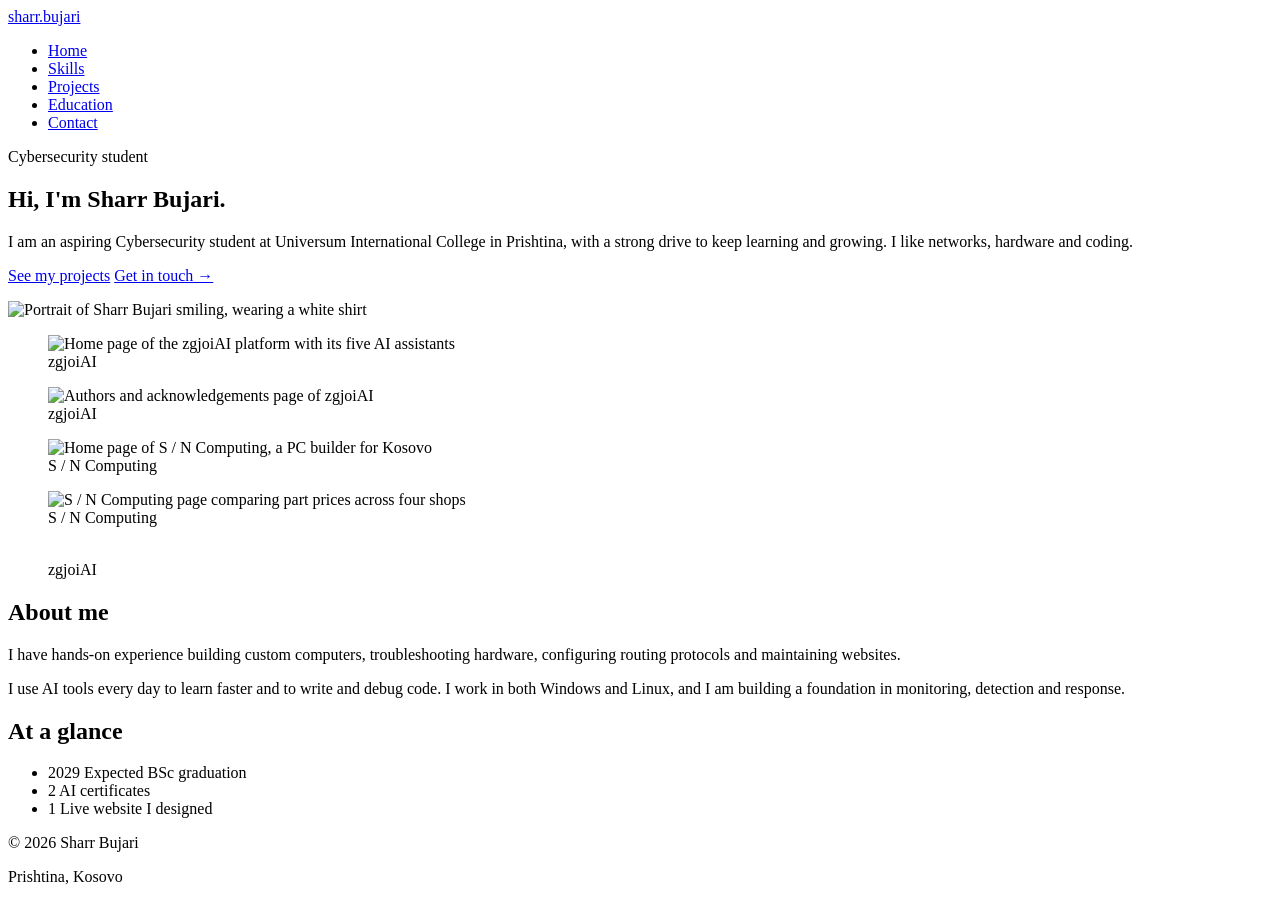
==== index.html @ c266ca85 "Add files via upload" ====
<!DOCTYPE html>
<html lang="en">
<head>
  <meta charset="UTF-8">
  <meta name="viewport" content="width=device-width, initial-scale=1">
  <meta name="description" content="Portfolio of Sharr Bujari, cybersecurity student in Prishtina.">
  <title>Home – Sharr Bujari</title>
  <link rel="stylesheet" href="css/style.css">
</head>
<body>

  <header class="site-header">
    <a class="logo" href="index.html">sharr<span class="logo-dot">.</span>bujari</a>
    <nav aria-label="Main">
      <ul>
        <li><a href="index.html" class="active" aria-current="page">Home</a></li>
        <li><a href="skills.html">Skills</a></li>
        <li><a href="projects.html">Projects</a></li>
        <li><a href="education.html">Education</a></li>
        <li><a href="contact.html">Contact</a></li>
      </ul>
    </nav>
  </header>

  <main>
    <section class="hero">
      <div class="hero-text">
        <p class="label">Cybersecurity student</p>
        <h1>Hi, I'm Sharr Bujari.</h1>
        <p class="lead">I am an aspiring Cybersecurity student at Universum International College
           in Prishtina, with a strong drive to keep learning and growing. I like networks,
           hardware and coding.</p>
        <p class="hero-links">
          <a class="button" href="projects.html">See my projects</a>
          <a class="text-link" href="contact.html">Get in touch &rarr;</a>
        </p>
      </div>
      <img class="profile-photo" src="images/profile.jpg" width="250" height="250"
           alt="Portrait of Sharr Bujari smiling, wearing a white shirt">
    </section>

    <section class="showcase" aria-label="Project screenshots">
      <div class="slideshow">
        <div class="slides">
          <figure class="slide">
            <img src="images/zgjoi-home.webp" alt="Home page of the zgjoiAI platform with its five AI assistants">
            <figcaption>zgjoiAI</figcaption>
          </figure>
          <figure class="slide">
            <img src="images/zgjoi-authors.webp" alt="Authors and acknowledgements page of zgjoiAI">
            <figcaption>zgjoiAI</figcaption>
          </figure>
          <figure class="slide">
            <img src="images/pcbuilder-home.webp" alt="Home page of S / N Computing, a PC builder for Kosovo">
            <figcaption>S / N Computing</figcaption>
          </figure>
          <figure class="slide">
            <img src="images/pcbuilder-where-to-buy.webp" alt="S / N Computing page comparing part prices across four shops">
            <figcaption>S / N Computing</figcaption>
          </figure>
          <!-- copy of slide 1 so the loop restarts without a jump -->
          <figure class="slide slide-copy" aria-hidden="true">
            <img src="images/zgjoi-home.webp" alt="">
            <figcaption>zgjoiAI</figcaption>
          </figure>
        </div>
      </div>
    </section>

    <section class="about">
      <h2 class="label">About me</h2>
      <div class="about-grid">
        <p>I have hands-on experience building custom computers, troubleshooting hardware,
           configuring routing protocols and maintaining websites.</p>
        <p>I use AI tools every day to learn faster and to write and debug code.
           I work in both Windows and Linux, and I am building a foundation in monitoring,
           detection and response.</p>
      </div>
    </section>

    <section class="facts">
      <h2 class="label">At a glance</h2>
      <ul class="fact-list">
        <li><span class="fact-number">2029</span> Expected BSc graduation</li>
        <li><span class="fact-number">2</span> AI certificates</li>
        <li><span class="fact-number">1</span> Live website I designed</li>
      </ul>
    </section>
  </main>

  <footer class="site-footer">
    <p>&copy; 2026 Sharr Bujari</p>
    <p>Prishtina, Kosovo</p>
  </footer>

</body>
</html>
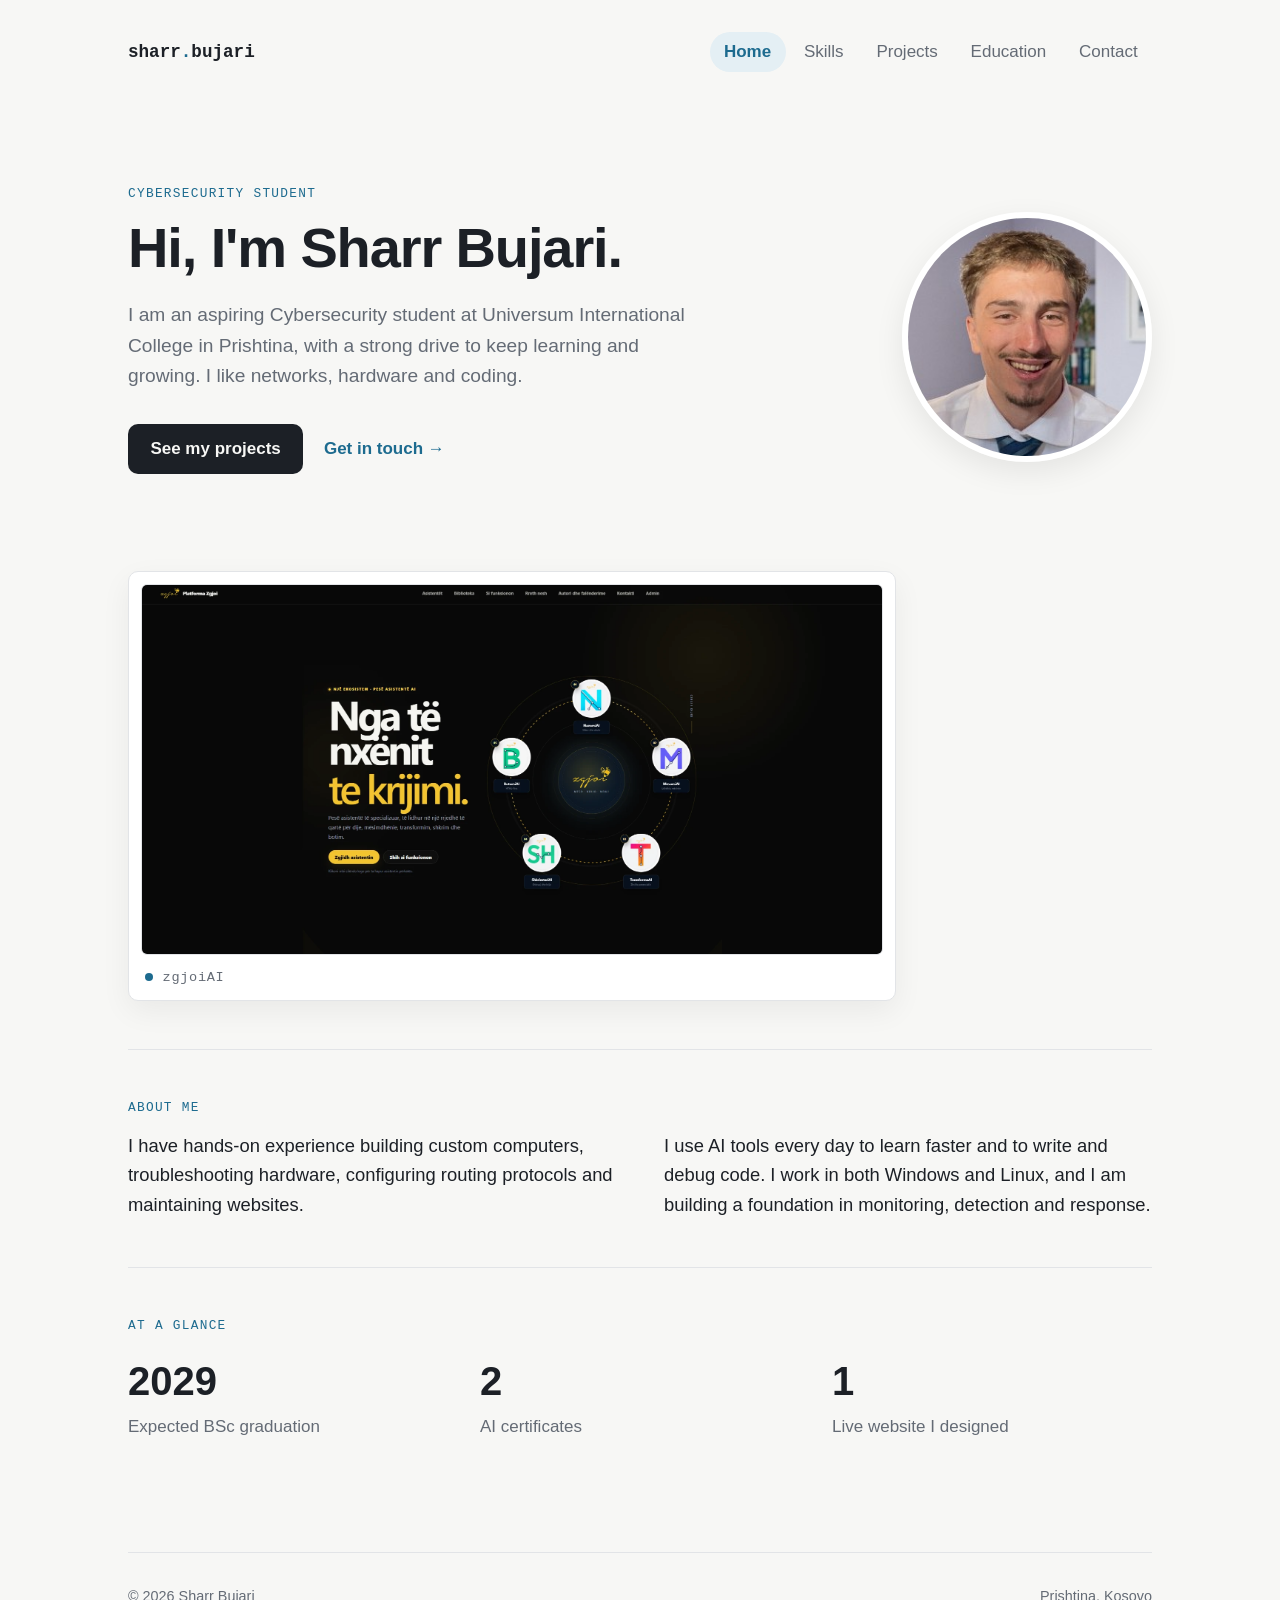
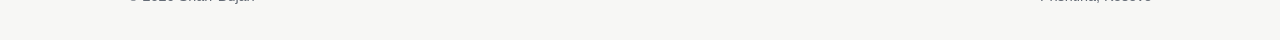
==== commit b1e5e428: "Test push from new device Co-Authored-By: Claude Sonnet 5.5 <noreply@anthropic.com>" ====
--- a/index.html
+++ b/index.html
@@ -1,4 +1,5 @@
 <!DOCTYPE html>
+<!-- a -->
 <html lang="en">
 <head>
   <meta charset="UTF-8">
--- a/css/style.css
+++ b/css/style.css
@@ -0,0 +1,553 @@
+
+/* ===== 1. VARIABLES (colours, fonts, spacing) ===== */
+:root {
+  --color-text: #1c2026;
+  --color-muted: #646b75;
+  --color-bg: #f7f7f5;
+  --color-surface: #ffffff;
+  --color-accent: #1d6b8f;
+  --color-accent-soft: #e4eff4;
+  --color-line: #e2e4e7;
+  --font-main: "Segoe UI", Arial, sans-serif;
+  --font-mono: Consolas, "Courier New", monospace;
+  --space: 1rem;
+  --page-width: 68rem;
+  --radius: 10px;
+}
+
+/* ===== 2. BASE ===== */
+* {
+  box-sizing: border-box;
+}
+
+body {
+  margin: 0;
+  font-family: var(--font-main);
+  font-size: 1.0625rem;          /* 17px */
+  line-height: 1.6;
+  color: var(--color-text);
+  background: var(--color-bg);
+}
+
+img {
+  max-width: 100%;
+  height: auto;
+}
+
+a {
+  color: var(--color-accent);
+}
+
+h1 {
+  margin: 0 0 var(--space);
+  font-size: 2.75rem;
+  line-height: 1.15;
+  font-weight: 600;
+  letter-spacing: -0.02em;
+}
+
+h2 {
+  margin: 0 0 0.75rem;
+  font-size: 1.25rem;
+  font-weight: 600;
+}
+
+/* Small mono label used above headings */
+.label {
+  display: block;
+  margin: 0 0 0.75rem;
+  font-family: var(--font-mono);
+  font-size: 0.8rem;
+  font-weight: 400;
+  letter-spacing: 0.1em;
+  text-transform: uppercase;
+  color: var(--color-accent);
+}
+
+.lead {
+  max-width: 36rem;
+  font-size: 1.2rem;
+  color: var(--color-muted);
+}
+
+.muted {
+  color: var(--color-muted);
+}
+
+.text-link {
+  font-weight: 600;
+  text-decoration: none;
+}
+
+.text-link:hover {
+  text-decoration: underline;
+}
+
+.button {
+  display: inline-block;
+  padding: 0.7rem 1.4rem;
+  margin-right: var(--space);
+  border-radius: var(--radius);
+  background: var(--color-text);
+  color: var(--color-bg);
+  font-weight: 600;
+  text-decoration: none;
+}
+
+.button:hover {
+  background: var(--color-accent);
+}
+
+/* ===== 3. HEADER + NAV ===== */
+.site-header {
+  display: flex;
+  justify-content: space-between;
+  align-items: center;
+  flex-wrap: wrap;
+  gap: var(--space);
+  max-width: var(--page-width);
+  margin: 0 auto;
+  padding: calc(var(--space) * 2) calc(var(--space) * 2);
+}
+
+.logo {
+  font-family: var(--font-mono);
+  font-size: 1.1rem;
+  font-weight: 700;
+  color: var(--color-text);
+  text-decoration: none;
+}
+
+.logo-dot {
+  color: var(--color-accent);
+}
+
+nav ul {
+  display: flex;
+  flex-wrap: wrap;
+  gap: 0.25rem;
+  list-style: none;
+  margin: 0;
+  padding: 0;
+}
+
+nav a {
+  display: block;
+  padding: 0.4rem 0.9rem;
+  border-radius: 999px;
+  color: var(--color-muted);
+  text-decoration: none;
+}
+
+nav a:hover {
+  color: var(--color-text);
+}
+
+nav a.active {
+  background: var(--color-accent-soft);
+  color: var(--color-accent);
+  font-weight: 600;
+}
+
+/* ===== 4. PAGE LAYOUT ===== */
+main {
+  max-width: var(--page-width);
+  margin: 0 auto;
+  padding: 0 calc(var(--space) * 2);
+}
+
+main section {
+  padding: calc(var(--space) * 3) 0;
+}
+
+.page-intro {
+  padding-top: calc(var(--space) * 5);
+  border-bottom: 1px solid var(--color-line);
+}
+
+/* ===== 5. HOME ===== */
+.hero {
+  display: grid;
+  grid-template-columns: 1fr auto;
+  align-items: center;
+  gap: calc(var(--space) * 4);
+  padding-top: calc(var(--space) * 5);
+  padding-bottom: calc(var(--space) * 5);
+}
+
+.hero h1 {
+  font-size: 3.5rem;
+}
+
+.hero-links {
+  margin-top: calc(var(--space) * 2);
+}
+
+.profile-photo {
+  border-radius: 50%;
+  border: 6px solid var(--color-surface);
+  box-shadow: 0 10px 30px rgba(0, 0, 0, 0.08);
+}
+
+.about,
+.facts {
+  border-top: 1px solid var(--color-line);
+}
+
+.about-grid {
+  display: grid;
+  grid-template-columns: 1fr 1fr;
+  gap: calc(var(--space) * 3);
+}
+
+.about-grid p {
+  margin: 0;
+  font-size: 1.15rem;
+}
+
+.fact-list {
+  display: grid;
+  grid-template-columns: repeat(3, 1fr);
+  gap: calc(var(--space) * 2);
+  list-style: none;
+  margin: 0;
+  padding: 0;
+  color: var(--color-muted);
+}
+
+.fact-number {
+  display: block;
+  font-size: 2.5rem;
+  font-weight: 600;
+  color: var(--color-text);
+}
+
+/* ===== 5b. PROJECT SLIDESHOW (CSS only, no JavaScript) ===== */
+/* 4 slides + a copy of slide 1 at the end so the loop has no jump.
+   One cycle = 12s: each slide stays 2.5s, then slides across in 0.5s. */
+.showcase {
+  padding-top: 0;
+}
+
+/* A light card, like the cards on the Skills page, so the dark
+   screenshots sit inside the page instead of clashing with it. */
+.slideshow {
+  overflow: hidden;
+  max-width: 48rem;
+  border: 1px solid var(--color-line);
+  border-radius: var(--radius);
+  background: var(--color-surface);
+  box-shadow: 0 10px 30px rgba(0, 0, 0, 0.06);
+}
+
+.slides {
+  display: flex;
+  width: 500%;                   /* 5 slides, each 20% of this */
+  animation: slide-across 12s ease-in-out infinite;
+}
+
+.slideshow:hover .slides {
+  animation-play-state: paused;  /* hold still while someone is looking */
+}
+
+.slide {
+  flex: none;
+  width: 20%;
+  margin: 0;
+  padding: 0.75rem 0.75rem 0;    /* white frame around each screenshot */
+}
+
+.slide img {
+  display: block;
+  width: 100%;
+  aspect-ratio: 2 / 1;           /* the screenshots are 2:1 */
+  object-fit: cover;
+  border: 1px solid var(--color-line);
+  border-radius: calc(var(--radius) - 4px);
+}
+
+/* Project name sits on the white card, under the screenshot */
+.slide figcaption {
+  padding: 0.75rem 0.25rem;
+  font-family: var(--font-mono);
+  font-size: 0.85rem;
+  letter-spacing: 0.05em;
+  color: var(--color-muted);
+}
+
+.slide figcaption::before {
+  content: "";
+  display: inline-block;
+  width: 0.5rem;
+  height: 0.5rem;
+  margin-right: 0.6rem;
+  border-radius: 50%;
+  background: var(--color-accent);
+}
+
+@keyframes slide-across {
+  0%, 20.83%  { transform: translateX(0); }
+  25%, 45.83% { transform: translateX(-20%); }
+  50%, 70.83% { transform: translateX(-40%); }
+  75%, 95.83% { transform: translateX(-60%); }
+  100%        { transform: translateX(-80%); }
+}
+
+/* Visitors who ask for less motion get a swipeable strip instead */
+@media (prefers-reduced-motion: reduce) {
+  .slideshow {
+    overflow-x: auto;
+    scroll-snap-type: x mandatory;
+  }
+
+  .slides {
+    width: 400%;
+    animation: none;
+  }
+
+  .slide {
+    width: 25%;
+    scroll-snap-align: start;
+  }
+
+  .slide-copy {
+    display: none;
+  }
+}
+
+/* ===== 6. SKILLS ===== */
+.card-grid {
+  display: grid;
+  grid-template-columns: repeat(2, 1fr);
+  gap: calc(var(--space) * 1.5);
+}
+
+.card {
+  padding: calc(var(--space) * 1.75);
+  background: var(--color-surface);
+  border: 1px solid var(--color-line);
+  border-radius: var(--radius);
+}
+
+.card ul {
+  margin: 0;
+  padding-left: 1.1rem;
+  color: var(--color-muted);
+}
+
+.split {
+  display: grid;
+  grid-template-columns: 1fr 1fr;
+  gap: calc(var(--space) * 3);
+  border-top: 1px solid var(--color-line);
+}
+
+.tag-list {
+  display: flex;
+  flex-wrap: wrap;
+  gap: 0.5rem;
+  list-style: none;
+  margin: 0;
+  padding: 0;
+}
+
+.tag-list li {
+  padding: 0.35rem 0.85rem;
+  border: 1px solid var(--color-line);
+  border-radius: 999px;
+  background: var(--color-surface);
+  font-size: 0.95rem;
+}
+
+/* ===== 7. PROJECTS ===== */
+.project {
+  display: grid;
+  grid-template-columns: 5rem 1fr;
+  gap: var(--space);
+  padding: calc(var(--space) * 2) 0;
+  border-bottom: 1px solid var(--color-line);
+}
+
+.project:first-child {
+  padding-top: 0;
+}
+
+.project-number {
+  margin: 0;
+  font-family: var(--font-mono);
+  font-size: 1.5rem;
+  color: var(--color-accent);
+}
+
+.project h2 {
+  margin-bottom: 0.25rem;
+  font-size: 1.5rem;
+}
+
+.project p {
+  max-width: 44rem;
+}
+
+.project-summary {
+  font-size: 1.15rem;
+}
+
+.project-points {
+  max-width: 44rem;
+  margin: 0 0 var(--space);
+  padding-left: 1.1rem;
+  color: var(--color-muted);
+}
+
+.project-points li {
+  margin-bottom: 0.4rem;
+}
+
+.project .tag-list {
+  margin-bottom: var(--space);
+}
+
+.project-meta {
+  margin: 0;
+  font-family: var(--font-mono);
+  font-size: 0.85rem;
+  color: var(--color-muted);
+}
+
+/* ===== 8. EDUCATION TABLE ===== */
+table {
+  width: 100%;
+  border-collapse: collapse;
+  background: var(--color-surface);
+  border: 1px solid var(--color-line);
+  border-radius: var(--radius);
+}
+
+caption {
+  text-align: left;
+  padding-bottom: 0.75rem;
+  color: var(--color-muted);
+}
+
+th,
+td {
+  text-align: left;
+  vertical-align: top;
+  padding: 1rem 1.25rem;
+  border-bottom: 1px solid var(--color-line);
+}
+
+th {
+  font-family: var(--font-mono);
+  font-size: 0.8rem;
+  font-weight: 400;
+  letter-spacing: 0.1em;
+  text-transform: uppercase;
+  color: var(--color-muted);
+}
+
+.year {
+  font-family: var(--font-mono);
+  white-space: nowrap;
+  color: var(--color-accent);
+}
+
+/* ===== 9. CONTACT ===== */
+.contact-grid {
+  display: grid;
+  grid-template-columns: 1fr 1fr;
+  gap: calc(var(--space) * 1.5);
+}
+
+.contact-card {
+  display: block;
+  padding: calc(var(--space) * 2);
+  background: var(--color-surface);
+  border: 1px solid var(--color-line);
+  border-radius: var(--radius);
+  text-decoration: none;
+}
+
+.contact-card:hover {
+  border-color: var(--color-accent);
+}
+
+.contact-value {
+  font-size: 1.3rem;
+  font-weight: 600;
+  color: var(--color-text);
+  word-break: break-word;
+}
+
+.contact-card-wide {
+  grid-column: 1 / -1;
+}
+
+/* ===== 9b. HIDDEN EASTER EGG (education page) ===== */
+.secret {
+  position: fixed;
+  right: 0;
+  bottom: 0;
+  margin: 0;
+  padding: 1rem 1.5rem;          /* makes the hover area bigger than the text */
+  font-family: var(--font-mono);
+  font-size: 1.1rem;
+  color: var(--color-bg);        /* same as the page background = invisible */
+  transition: color 0.3s ease;
+  cursor: default;
+}
+
+.secret:hover {
+  color: var(--color-accent);
+}
+
+.secret sub,
+.secret sup {
+  line-height: 0;                /* stop the sub/sup from changing the line height */
+}
+
+/* ===== 10. FOOTER ===== */
+.site-footer {
+  display: flex;
+  justify-content: space-between;
+  width: calc(100% - var(--space) * 4);
+  max-width: calc(var(--page-width) - var(--space) * 4);
+  margin: calc(var(--space) * 4) auto 0;
+  padding: calc(var(--space) * 2) 0;
+  border-top: 1px solid var(--color-line);
+  font-size: 0.9rem;
+  color: var(--color-muted);
+}
+
+.site-footer p {
+  margin: 0;
+}
+
+/* ===== 11. SMALL SCREENS ===== */
+@media (max-width: 760px) {
+  h1,
+  .hero h1 {
+    font-size: 2.25rem;
+  }
+
+  .hero,
+  .about-grid,
+  .card-grid,
+  .split,
+  .contact-grid {
+    grid-template-columns: 1fr;
+  }
+
+  .hero img {
+    order: -1;
+    width: 160px;
+  }
+
+  .fact-list {
+    grid-template-columns: 1fr;
+  }
+
+  .project {
+    grid-template-columns: 1fr;
+  }
+}
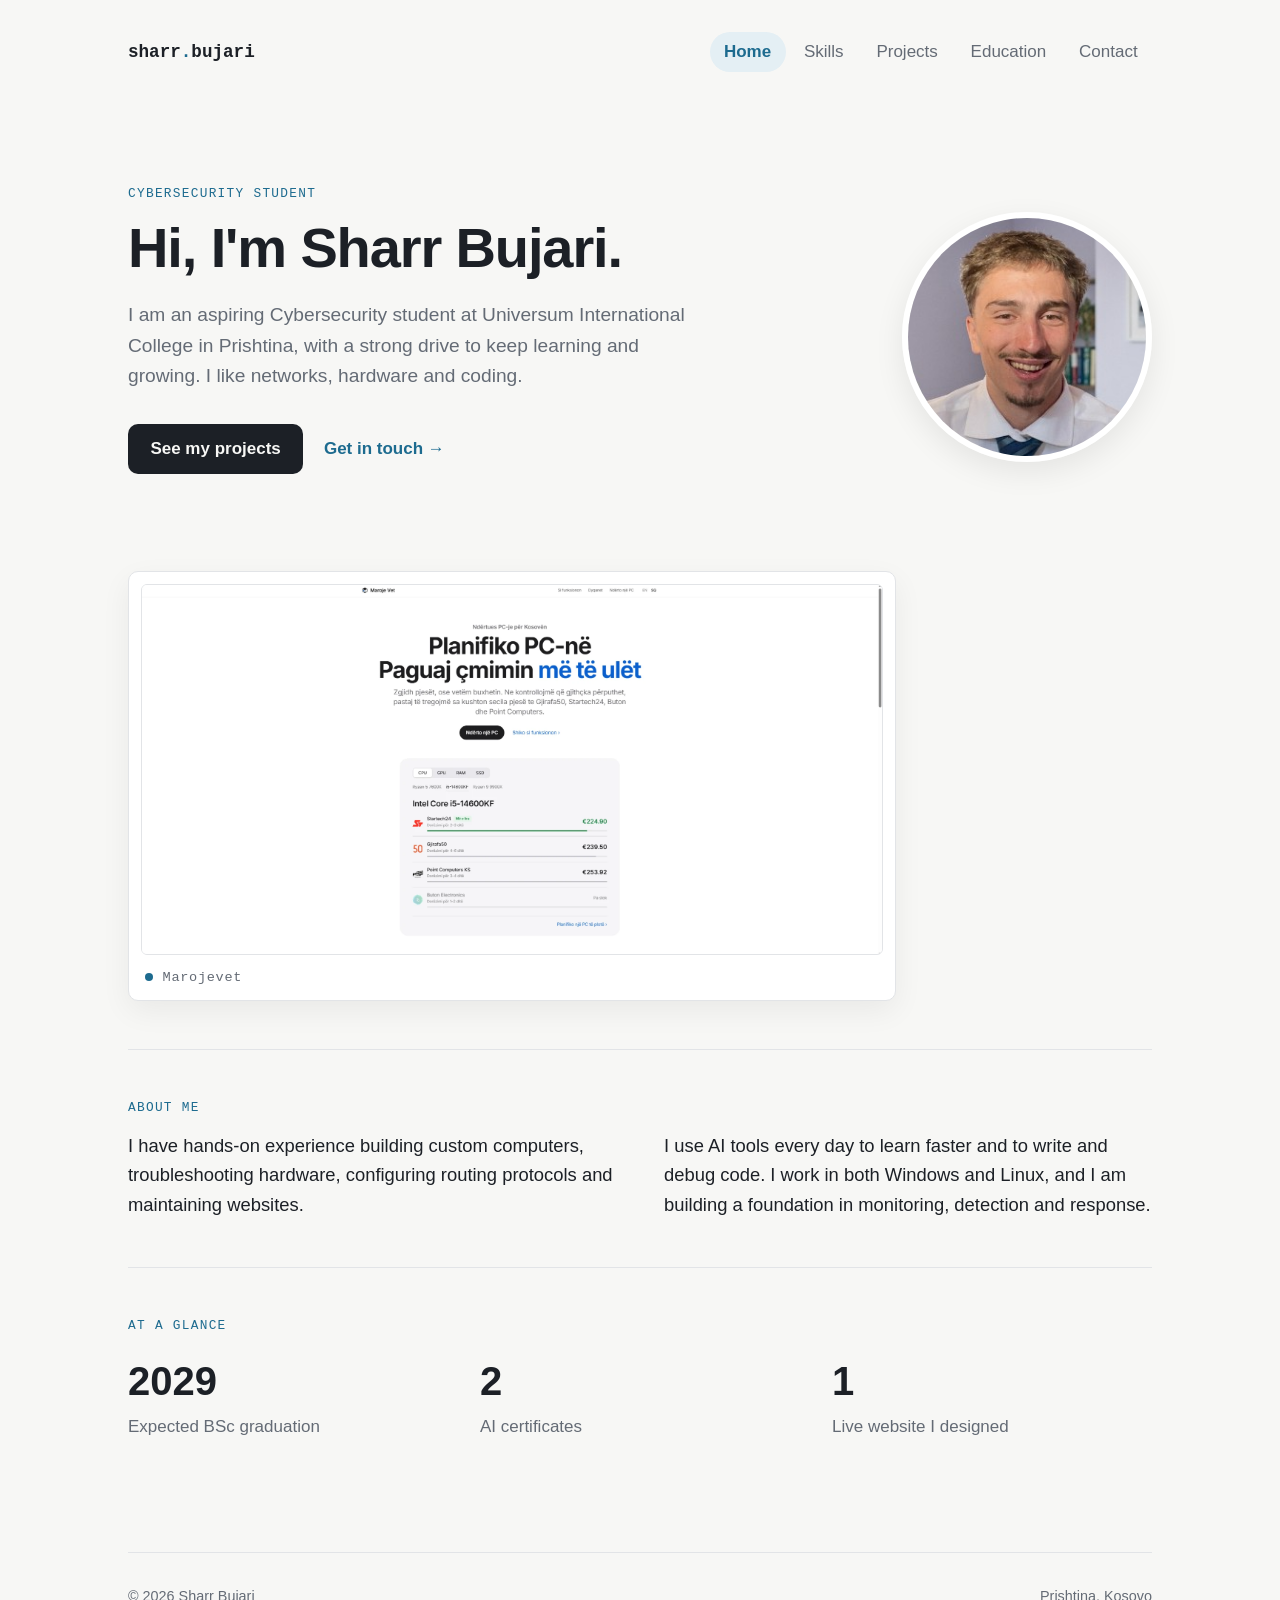
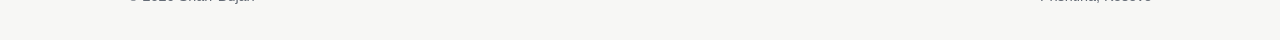
==== commit 18d804b3: "Rename S / N Computing to Marojevet, update screenshots and slider order Project is now live at maro" ====
--- a/index.html
+++ b/index.html
@@ -44,6 +44,14 @@
       <div class="slideshow">
         <div class="slides">
           <figure class="slide">
+            <img src="images/marojevet-home.webp" alt="Home page of Marojevet, a PC planner for Kosovo, showing one part's price compared across four shops">
+            <figcaption>Marojevet</figcaption>
+          </figure>
+          <figure class="slide">
+            <img src="images/marojevet-builder.webp" alt="Marojevet PC builder page with the chosen parts, an exploded view of the build and the total price">
+            <figcaption>Marojevet</figcaption>
+          </figure>
+          <figure class="slide">
             <img src="images/zgjoi-home.webp" alt="Home page of the zgjoiAI platform with its five AI assistants">
             <figcaption>zgjoiAI</figcaption>
           </figure>
@@ -51,18 +59,10 @@
             <img src="images/zgjoi-authors.webp" alt="Authors and acknowledgements page of zgjoiAI">
             <figcaption>zgjoiAI</figcaption>
           </figure>
-          <figure class="slide">
-            <img src="images/pcbuilder-home.webp" alt="Home page of S / N Computing, a PC builder for Kosovo">
-            <figcaption>S / N Computing</figcaption>
-          </figure>
-          <figure class="slide">
-            <img src="images/pcbuilder-where-to-buy.webp" alt="S / N Computing page comparing part prices across four shops">
-            <figcaption>S / N Computing</figcaption>
-          </figure>
           <!-- copy of slide 1 so the loop restarts without a jump -->
           <figure class="slide slide-copy" aria-hidden="true">
-            <img src="images/zgjoi-home.webp" alt="">
-            <figcaption>zgjoiAI</figcaption>
+            <img src="images/marojevet-home.webp" alt="">
+            <figcaption>Marojevet</figcaption>
           </figure>
         </div>
       </div>
